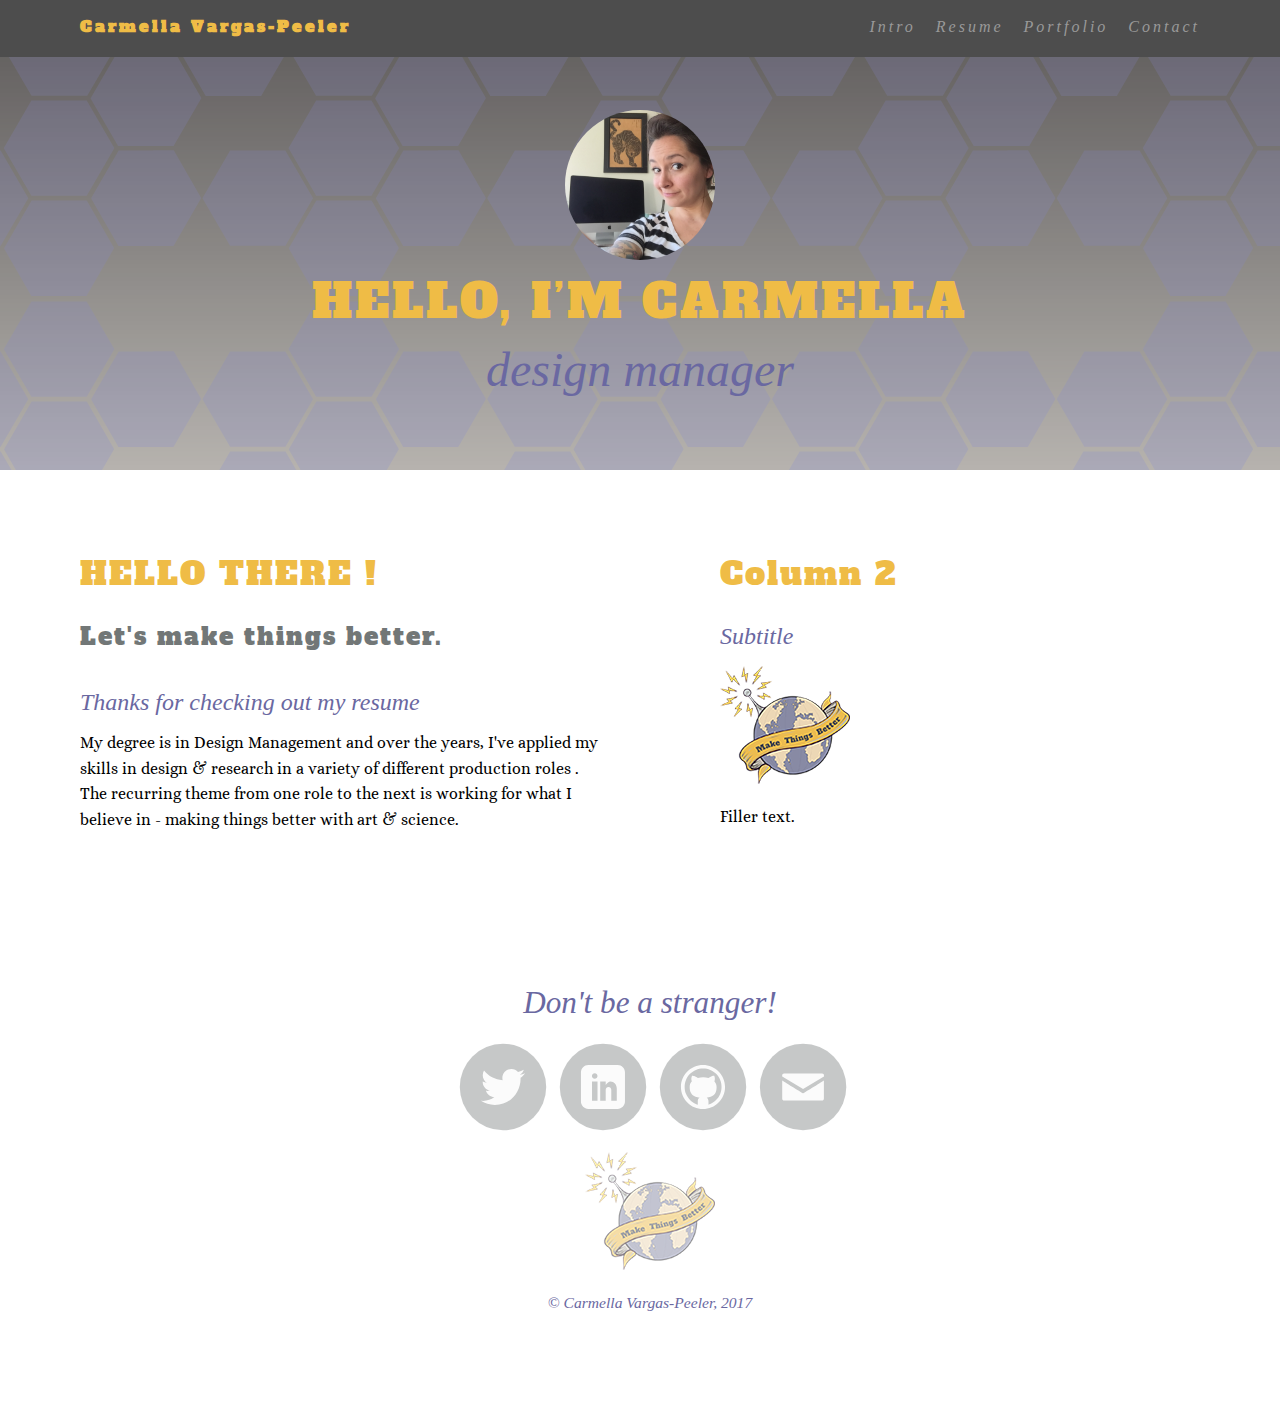
==== resume.html @ 22bc4b69 "Add files via upload" ====
<!doctype html>
<html lang="en">
<head>
  <meta charset="utf-8">
  <link rel="icon" 
      type="image/png" 
      href="/img/favicon-01.png" />
  <title>CVP | Design Management</title>
  <meta name="viewport" content="width=device-width, initial-scale=1.0">
  <link rel="stylesheet" href="styles.css">
  <style>
@import url('https://fonts.googleapis.com/css?family=Alfa+Slab+One|Alice|Old+Standard+TT:400,400i');
      </style>
    </head>
 <body>

    <div class="main-nav">
        <ul class="nav">
          <li class="name">Carmella Vargas-Peeler</li>
          <li><a href="index.html">Intro</a></li>
          <li><a href="#">Resume</a></li>
          <li><a href="portfolio.html">Portfolio</a></li>
          <li><a href="#contact">Contact</a></li>
        </ul>
    </div>
    <header>
      <img src="img/me.jpeg" alt="Picture of Carmella" class="profile-image">
      <h1 class="tag name">Hello, I’m Carmella</h1>
      <p class="tag byline">design manager</p>
    </header>
   <main>
     <div class="flexbox-container">
        <div class="resume"><h2>HELLO THERE !</h2>
             <h4>Let's make things better.</h4>
             <h5>Thanks for checking out my resume</h5>
             <p>My degree is in Design Management and over the years, I've applied my skills in design &amp; research  in a variety of different production roles .

The recurring theme from one role to the next is working for what I believe in - making things better with art &amp; science.</p>
          </div>
        <div class="resume"><h2>Column 2</h2>
             <h3>Subtitle</h3>
             <img src="img/CVP_new logo_small.png" alt="Make things better logo">
              <p>Filler text.</p>
          </div>
        </div><!-- FLEXBOX_CONT END  -->
     </main>
    <footer id="contact">
      <h3>Don't be a stranger!</h3>
      <ul>
        <li><a href="twitterhandel.com" class="social twitter">Twitter</a></li>
        <li><a href="linkedinprofile.com" class="social linkedin">LinkedIn</a></li>
        <li><a href="githubportfolio" class="social github">Github</a></li>
        <li><a href= "mailto:abc@example.com"class="social email">Github</a></li>
      </ul>
           <img src="img/CVP_new logo_small.png" alt="Make things better logo" class="logo">
        <h3 class="copyright">&copy Carmella Vargas-Peeler, 2017</h3>
    </footer>
  </body>
  </html>
---- styles.css ----
/* Global Layout Set-up */
* { 
  box-sizing: border-box;
}


body {
  margin: 0;
  padding: 0;
  text-align: center;
  font-family: 'Alice', serif;
  color: black;
  background: white;
}

h1 {  
  font-family: 'Alfa Slab One', cursive;
  font-size: 3rem; 
  color: rgb(239,188,70);
  text-transform: uppercase;
  font-weight: normal;
  line-height: 1.3;
  letter-spacing: 3px;
}

h2 {
  color: rgb(239,188,70);
  font-family: 'Alfa Slab One', cursive;
  font-size: 2em; 
  font-weight: normal;
  line-height: 1.1;
  letter-spacing: 2px;
}

h3 {
  font: italic 1.5em 'Old Standard TT', serif;
  color: rgb(106,104,161);
  line-height: 1.5;
  margin-bottom: .5em; 
}

h4 {
  color: #727777;
  font-family: 'Alfa Slab One', cursive;
  font-size: 1.5em; 
  font-weight: normal;
  line-height: 1.1;
  letter-spacing: 2px;
  margin-bottom: .5em;
}

h5 {
  font: italic 1.5em 'Old Standard TT', serif;
  color: rgb(106,104,161);
  line-height: 1;
  margin-bottom: .5em; 
}

/* Link Styles */

a {
  font: italic 1em 'Old Standard TT', serif;
  text-decoration: none;
  color: #999;
}
a:hover {
  color: rgb(239,188,70);
}

a:active {
  color: rgb(237,216,181);
}

/* Section Styles */

.main-nav {
  width: 100%;
  background: rgb(77,77,77);
  min-height: 30px;
  padding: 10px;
  position: fixed;
  text-align: center;
}

.nav {
  display: flex;
  justify-content: space-around;
  font-family: 'Alfa Slab One', cursive;
  font-weight: 700;
  list-style-type: none;
  letter-spacing: 3px;
  margin: 0 auto;
  padding: 0;
}

.nav .name {
    display: block;
    margin-right: auto;
    color: rgb(239,188,70);;
}

.nav li {
  padding: 5px 10px 10px 10px;
}

.nav a {
  transition: all .5s;
}

.nav a:hover {
  color: rgb(239,188,70);
}

header {
  text-align: center;
  background: url('img/header.png')no-repeat center center;
  background-size: 100% auto;
  padding-top: 60px;
}

header {
  line-height: 1.5;
}

.profile-image {
  display: block;
  margin: auto;
  width: 40%;
  margin-top: 50px;
  width: 150px;
  height: 150px;
  border-radius: 50%;
  transition: all .5s;
}
.profile-image:hover {
  transform: scale(1.2) rotate(5deg);
}

.tag {
  color: rgb(239,188,70);
  margin: 10px auto;
} 

.byline {
  color: rgb(106,104,161);
  font: italic 3em 'Old Standard TT', serif;
  text-align: center;  
}

.card {
  margin: 30px;
  padding: 20px 40px 40px;
  max-width: 500px;
  text-align: left;
  background: #fff;
  border-bottom: 4px solid #ccc;
  border-radius: 6px;
  transition: all .5s;
  -webkit-box-shadow: 0px 10px 45px 0px rgba(0,0,0,0.75);
  -moz-box-shadow: 0px 10px 45px 0px rgba(0,0,0,0.75);
  box-shadow: 0px 10px 45px 0px rgba(0,0,0,0.75);
}

.card:hover {
  border-color: rgb(239,188,70);
}

.flexbox-container {
	display: -ms-flex;
	display: -webkit-flex;
	display: flex;
  text-align: left;
}

.flexbox-container > div {
	width: 50%;
	padding: 40px;
}

.flexbox-container > div:first-child {
	margin-right: 40px;
  margin-left: 40px;
}



#wrapper {
  max-width: 940px;
  margin: 0 auto;
  padding: 0 5%;
}

#gallery {
  margin: 0;
  padding: 0;
  list-style: none;
  text-align: left; 
}

#gallery li {
  float: left;
  width: 45%;
  margin: 2.5%;
  background-color: #f5f5f5;
  color: black;
}

#gallery li h2 {
   margin: 0;
  padding: 5%;
}

#gallery li h3 {
  margin: 0;
  padding: 5%;
}

#gallery li p {
  margin: 0;
  padding: 5%;
}

#gallery img {
  padding: 10px;
  align-content: center;
}


footer {
  width: 100%;
  min-height: 30px;
  padding: 20px 0 40px 20px;
  text-align: center;
}

footer .copyright {
  top: -8px;
  font-size: .75em;
  text-align: center;
}

footer ul {
  list-style-type: none;
  margin: 0;
  padding: 0;
}

footer ul li {
  display: inline-block;
}



.logo {
  opacity: 0.5;
  margin-top: 20px;
}

a.social {
  display: inline-block;
  text-indent: -9999px;
  margin-left: 5px;
  width: 90px;
  height: 90px;
  padding: 30px;
  background-size: 90px 90px;
  opacity: .4;
  transition: all .5s;
}
a.twitter {
  background-image: url(img/twitter.svg);
}
a.linkedin {
  background-image: url(img/linkedin.svg);
}
a.github {
  background-image: url(img/github.svg);
}
a.email {
  background-image: url(img/email.svg);
}
a.social:hover {
  opacity: 1;
}

.clearfix {
  clear: both;
}

/* Styles for larger screens */
@media screen and (min-width: 720px) {

  
 .flex {
      display: -ms-flexbox;      
      display: flex; 
      max-width: 1200px;
      -ms-flex-pack: distribute;
      justify-content: space-around;
      margin: 0 auto;
  }


  header {
    min-height: 470px;
  }

  .nav {
    max-width: 1200px;
    padding: 0 30px;
  }


  main {
    padding-top: 20px;
  }

  main p {
    line-height: 1.6em;
  }

  footer {
    font-size: 1.3em;
    max-width: 1200px;
    margin: 40px auto;
  }
  

}
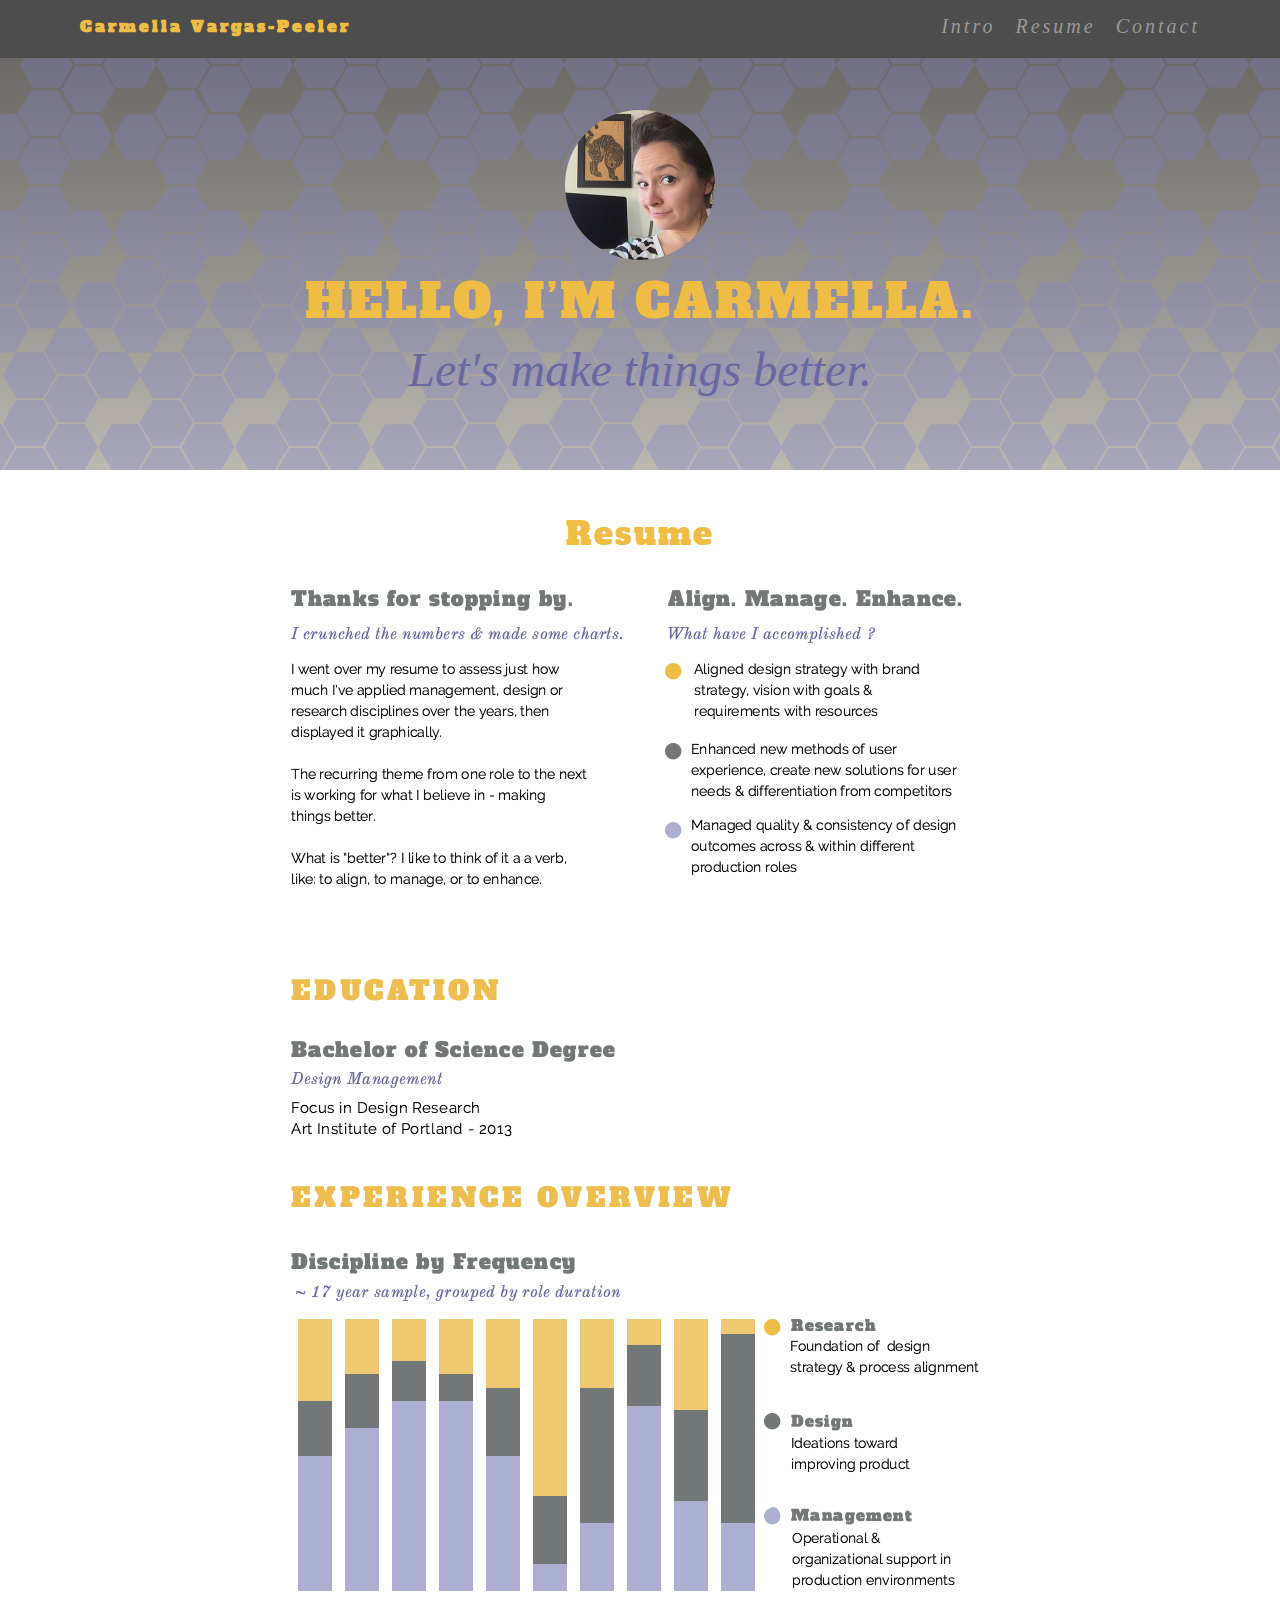
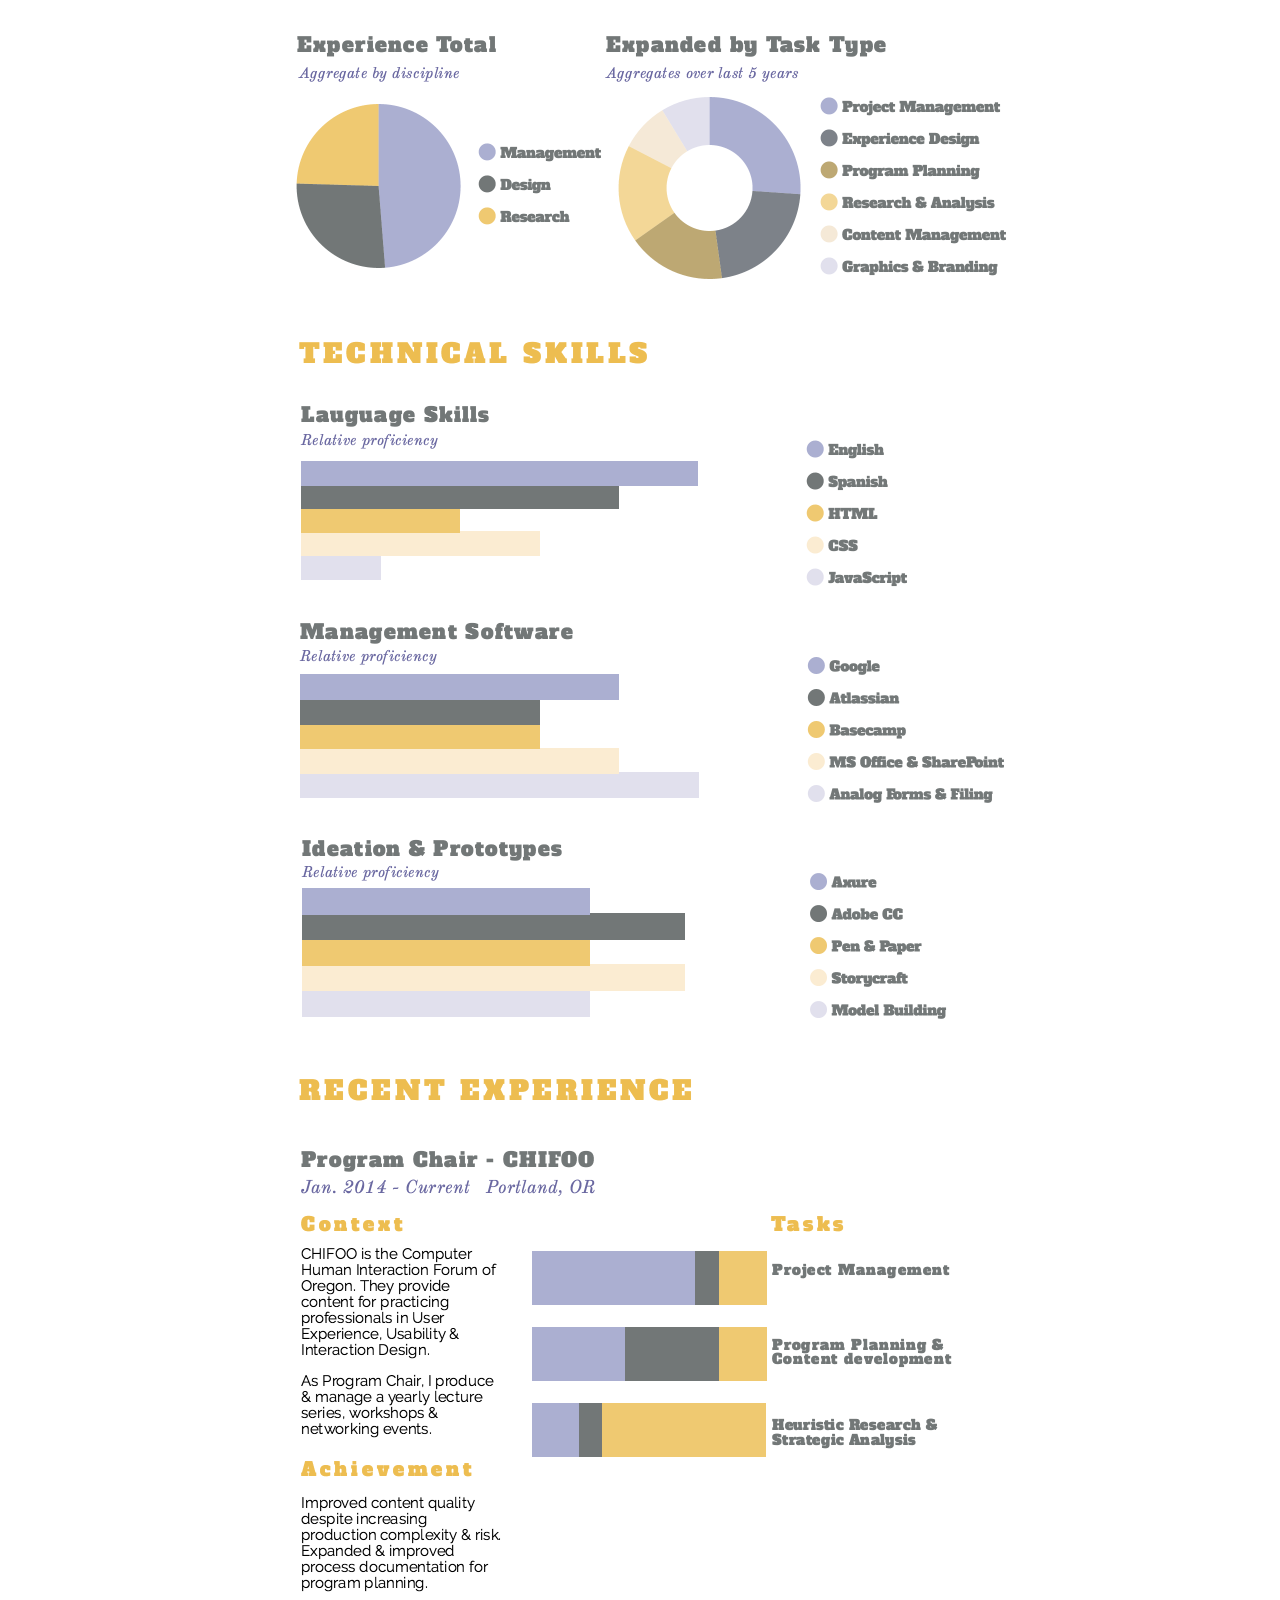
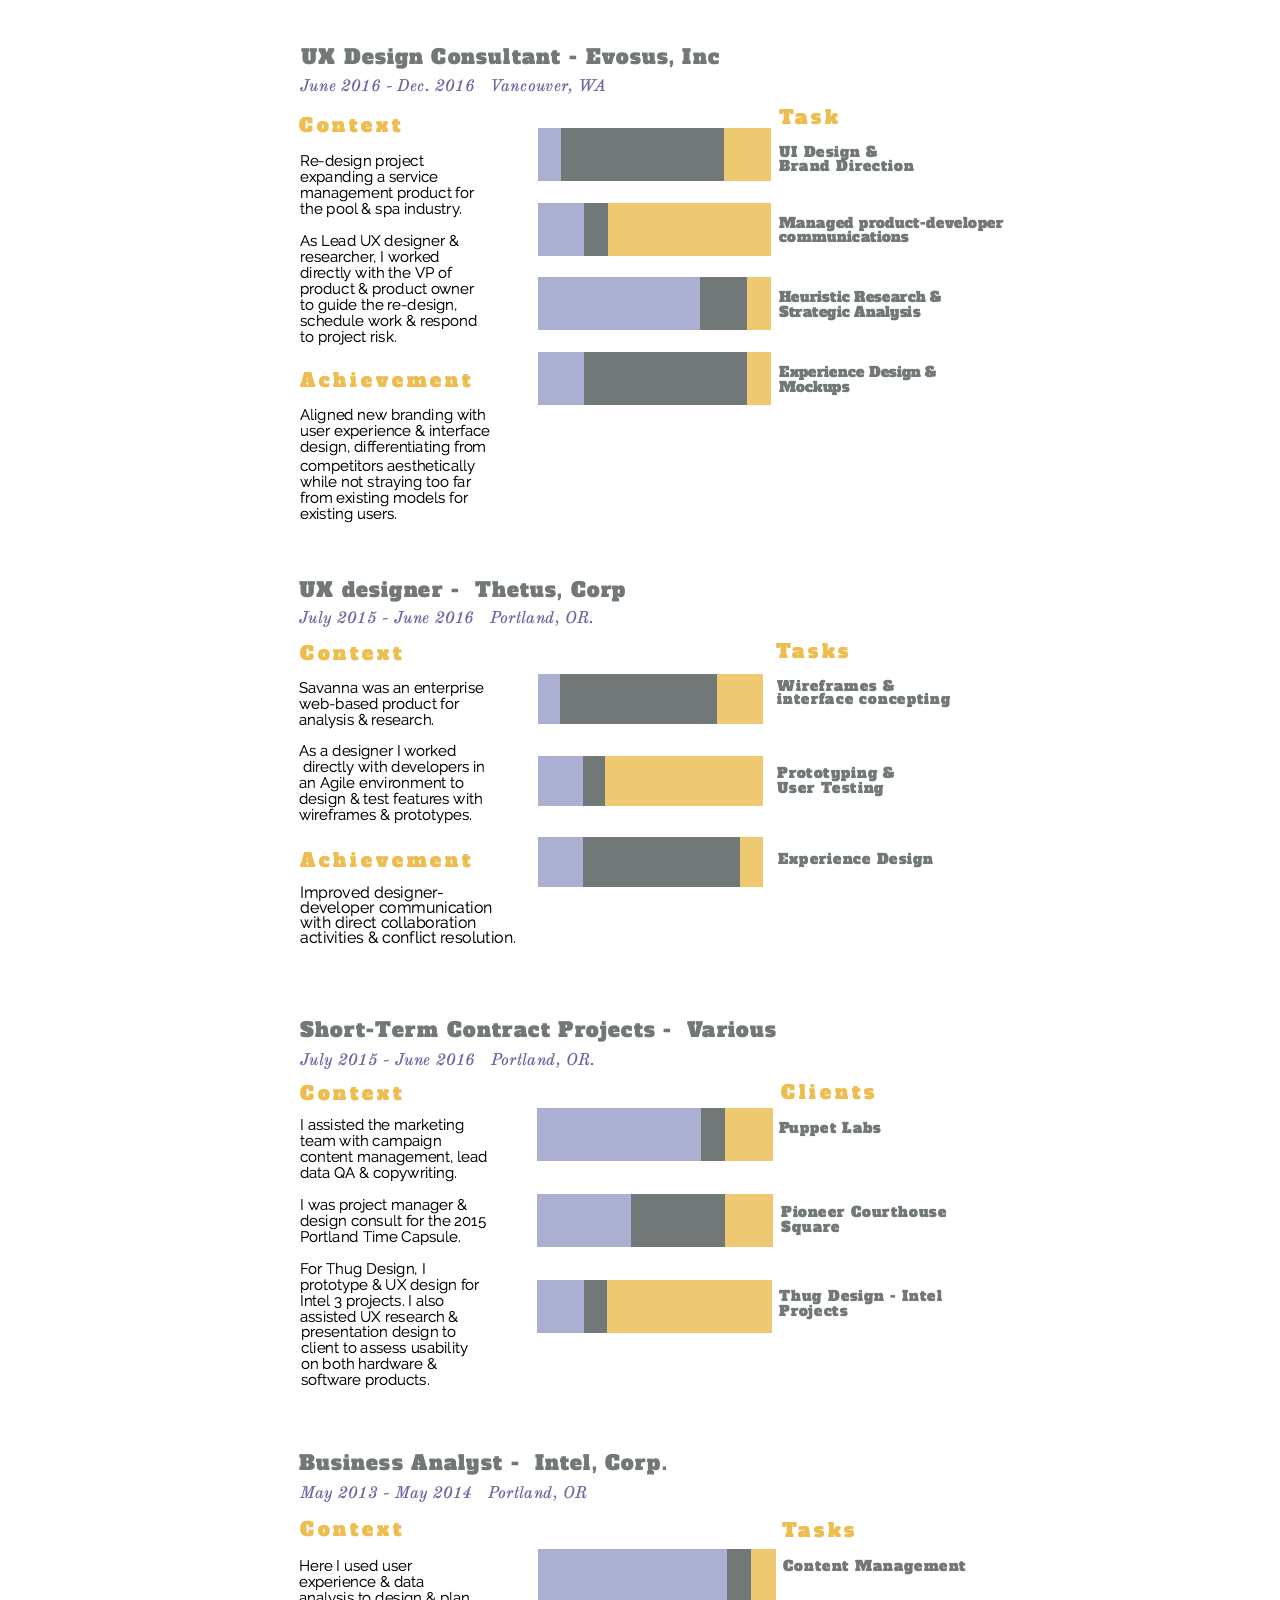
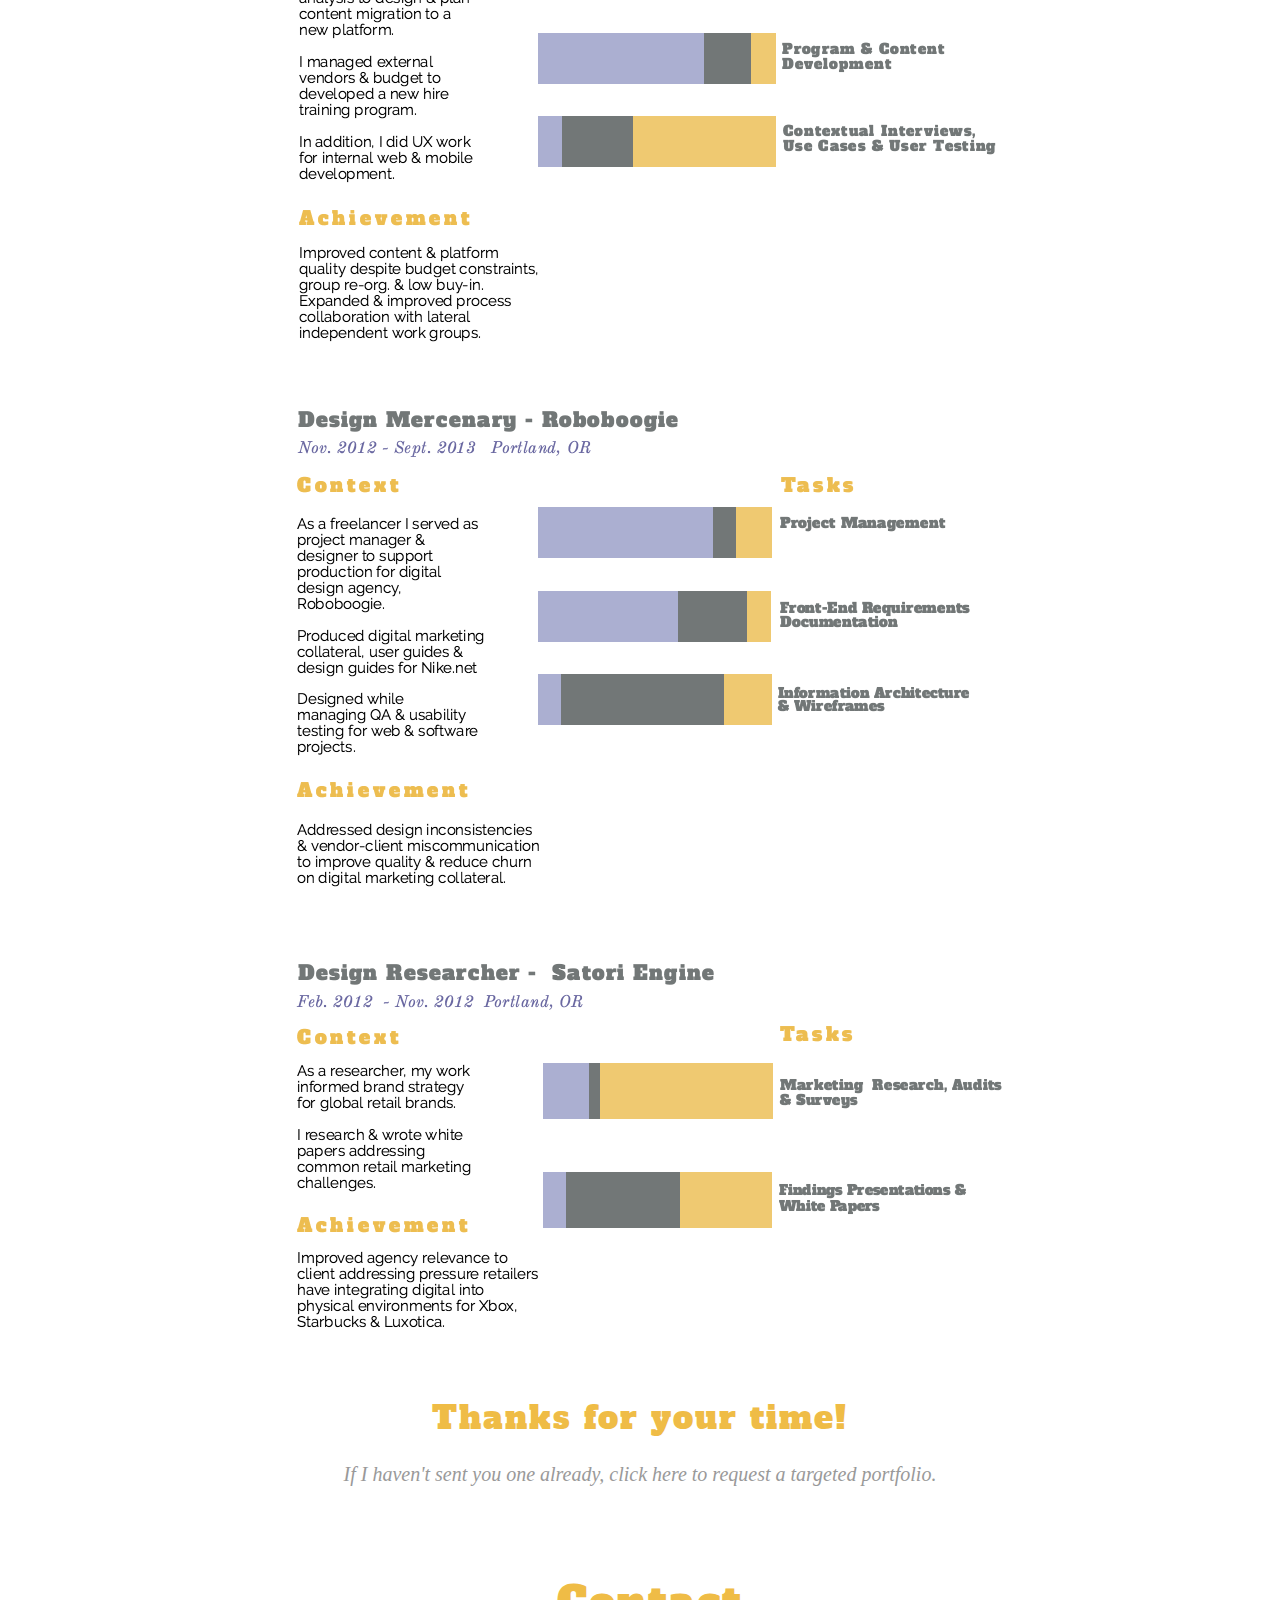
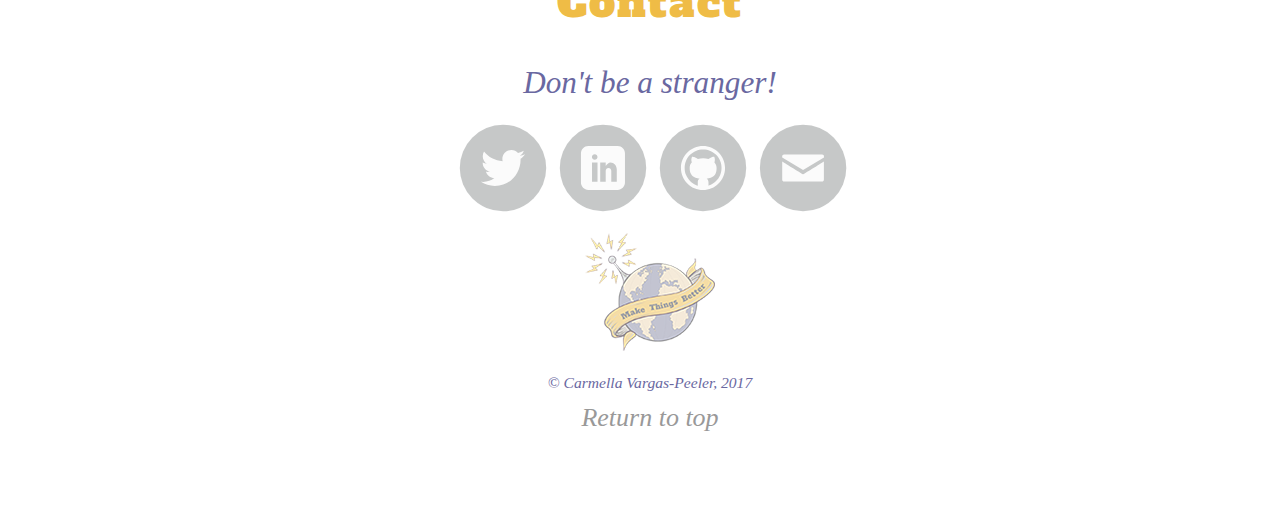
==== commit eb899a91: "Add files via upload" ====
--- a/resume.html
+++ b/resume.html
@@ -5,11 +5,11 @@
   <link rel="icon" 
       type="image/png" 
       href="/img/favicon-01.png" />
-  <title>CVP | Design Management</title>
+  <title>CVP | Make things better</title>
   <meta name="viewport" content="width=device-width, initial-scale=1.0">
   <link rel="stylesheet" href="styles.css">
   <style>
-@import url('https://fonts.googleapis.com/css?family=Alfa+Slab+One|Alice|Old+Standard+TT:400,400i');
+@import url('https://fonts.googleapis.com/css?family=Alfa+Slab+One|Raleway:400, 500|Old+Standard+TT:400,400i');
       </style>
     </head>
  <body>
@@ -19,41 +19,33 @@
           <li class="name">Carmella Vargas-Peeler</li>
           <li><a href="index.html">Intro</a></li>
           <li><a href="#">Resume</a></li>
-          <li><a href="portfolio.html">Portfolio</a></li>
           <li><a href="#contact">Contact</a></li>
         </ul>
     </div>
     <header>
       <img src="img/me.jpeg" alt="Picture of Carmella" class="profile-image">
-      <h1 class="tag name">Hello, I’m Carmella</h1>
-      <p class="tag byline">design manager</p>
+      <h1 class="tag name">Hello, I’m Carmella.</h1>
+      <p class="tag byline">Let's make things better.</p>
     </header>
    <main>
-     <div class="flexbox-container">
-        <div class="resume"><h2>HELLO THERE !</h2>
-             <h4>Let's make things better.</h4>
-             <h5>Thanks for checking out my resume</h5>
-             <p>My degree is in Design Management and over the years, I've applied my skills in design &amp; research  in a variety of different production roles .
+    <h2>Resume</h2> 
+    <div class="resume"><img src="img/page0.png" alt="infographic resume"></div>
 
-The recurring theme from one role to the next is working for what I believe in - making things better with art &amp; science.</p>
-          </div>
-        <div class="resume"><h2>Column 2</h2>
-             <h3>Subtitle</h3>
-             <img src="img/CVP_new logo_small.png" alt="Make things better logo">
-              <p>Filler text.</p>
-          </div>
-        </div><!-- FLEXBOX_CONT END  -->
+    <h2>Thanks for your time!</h2> 
+   <a href="mailto:cvp.dsn.mgt@gmail.com">If I haven't sent you one already, click here to request a targeted portfolio.</a>
      </main>
-    <footer id="contact">
+   <footer id="contact">
+      <h2>Contact</h2> 
       <h3>Don't be a stranger!</h3>
       <ul>
-        <li><a href="twitterhandel.com" class="social twitter">Twitter</a></li>
-        <li><a href="linkedinprofile.com" class="social linkedin">LinkedIn</a></li>
-        <li><a href="githubportfolio" class="social github">Github</a></li>
-        <li><a href= "mailto:abc@example.com"class="social email">Github</a></li>
+        <li><a href="https://twitter.com/CvpDsn" class="social twitter" >Twitter</a></li>
+        <li><a href="https://www.linkedin.com/in/carmellavargaspeeler" class="social linkedin">LinkedIn</a></li>
+        <li><a href="https://github.com/carmella718" class="social github">Github</a></li>
+        <li><a href= "mailto:cvp.dsn.mgt@gmail.com" class="social email">Email</a></li>
       </ul>
-           <img src="img/CVP_new logo_small.png" alt="Make things better logo" class="logo">
-        <h3 class="copyright">&copy Carmella Vargas-Peeler, 2017</h3>
+           <img src="img/CVPlogo.png" alt="Make things better logo" class="logo">
+        <h3 class="copyright">&copy; Carmella Vargas-Peeler, 2017</h3>
+      <a href="#top">Return to top</a>
     </footer>
   </body>
   </html>
--- a/styles.css
+++ b/styles.css
@@ -3,14 +3,16 @@
   box-sizing: border-box;
 }
 
-
 body {
   margin: 0;
   padding: 0;
   text-align: center;
-  font-family: 'Alice', serif;
+  font-family: 'Raleway', serif;
   color: black;
   background: white;
+}
+ul li {
+  list-style: none;
 }
 
 h1 {  
@@ -59,7 +61,7 @@
 /* Link Styles */
 
 a {
-  font: italic 1em 'Old Standard TT', serif;
+  font: italic 1.25em 'Old Standard TT', serif;
   text-decoration: none;
   color: #999;
 }
@@ -136,6 +138,8 @@
   transform: scale(1.2) rotate(5deg);
 }
 
+/*  INTRO */
+
 .tag {
   color: rgb(239,188,70);
   margin: 10px auto;
@@ -146,6 +150,27 @@
   font: italic 3em 'Old Standard TT', serif;
   text-align: center;  
 }
+
+ul.games {
+  padding: 0;
+  text-align: center;
+
+}
+
+.games li {
+  border-radius: 3px;
+  display: block;
+  background: rgb(77,77,77);
+  color: white;
+  padding: 5px 10px;
+  margin: 2px;
+}
+
+/* nah. but i want to keep it in pocket
+.games li:nth-child(odd) {
+  background: rgb(77,77,77);
+}
+*/
 
 .card {
   margin: 30px;
@@ -165,25 +190,10 @@
   border-color: rgb(239,188,70);
 }
 
-.flexbox-container {
-	display: -ms-flex;
-	display: -webkit-flex;
-	display: flex;
-  text-align: left;
-}
-
-.flexbox-container > div {
-	width: 50%;
-	padding: 40px;
-}
-
-.flexbox-container > div:first-child {
-	margin-right: 40px;
-  margin-left: 40px;
-}
-
-
-
+
+/*  PORTFOLIO-keep in pocket */
+
+/*
 #wrapper {
   max-width: 940px;
   margin: 0 auto;
@@ -224,7 +234,24 @@
   padding: 10px;
   align-content: center;
 }
-
+*/
+
+/*  RESUME */
+
+.resume{
+    margin: auto;
+    width: 70%;
+    min-height: 500px;
+    max-width: 750px;
+}
+
+.resume img{
+    width: 100%;
+    float:none; 
+}
+
+
+/*  FOOTER */
 
 footer {
   width: 100%;
@@ -324,7 +351,5 @@
     max-width: 1200px;
     margin: 40px auto;
   }
-  
-
-}
-
+}
+
